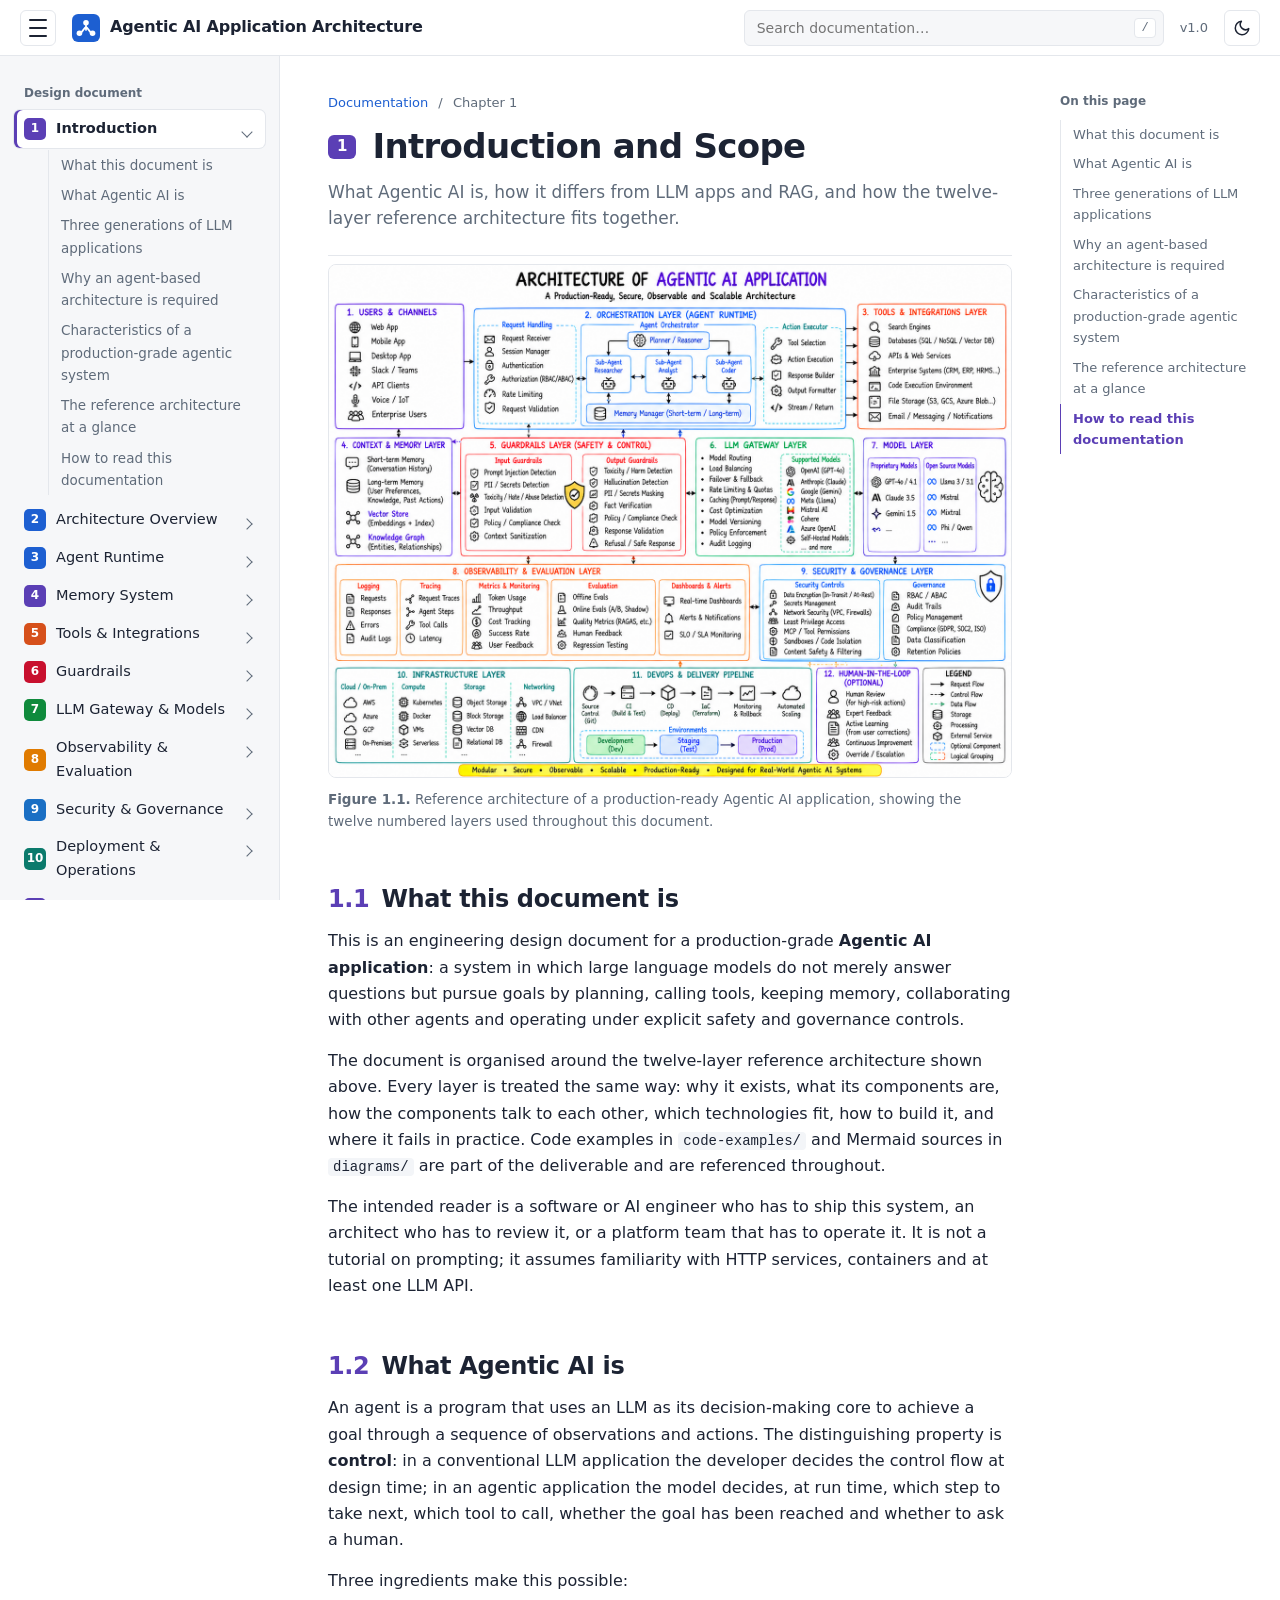
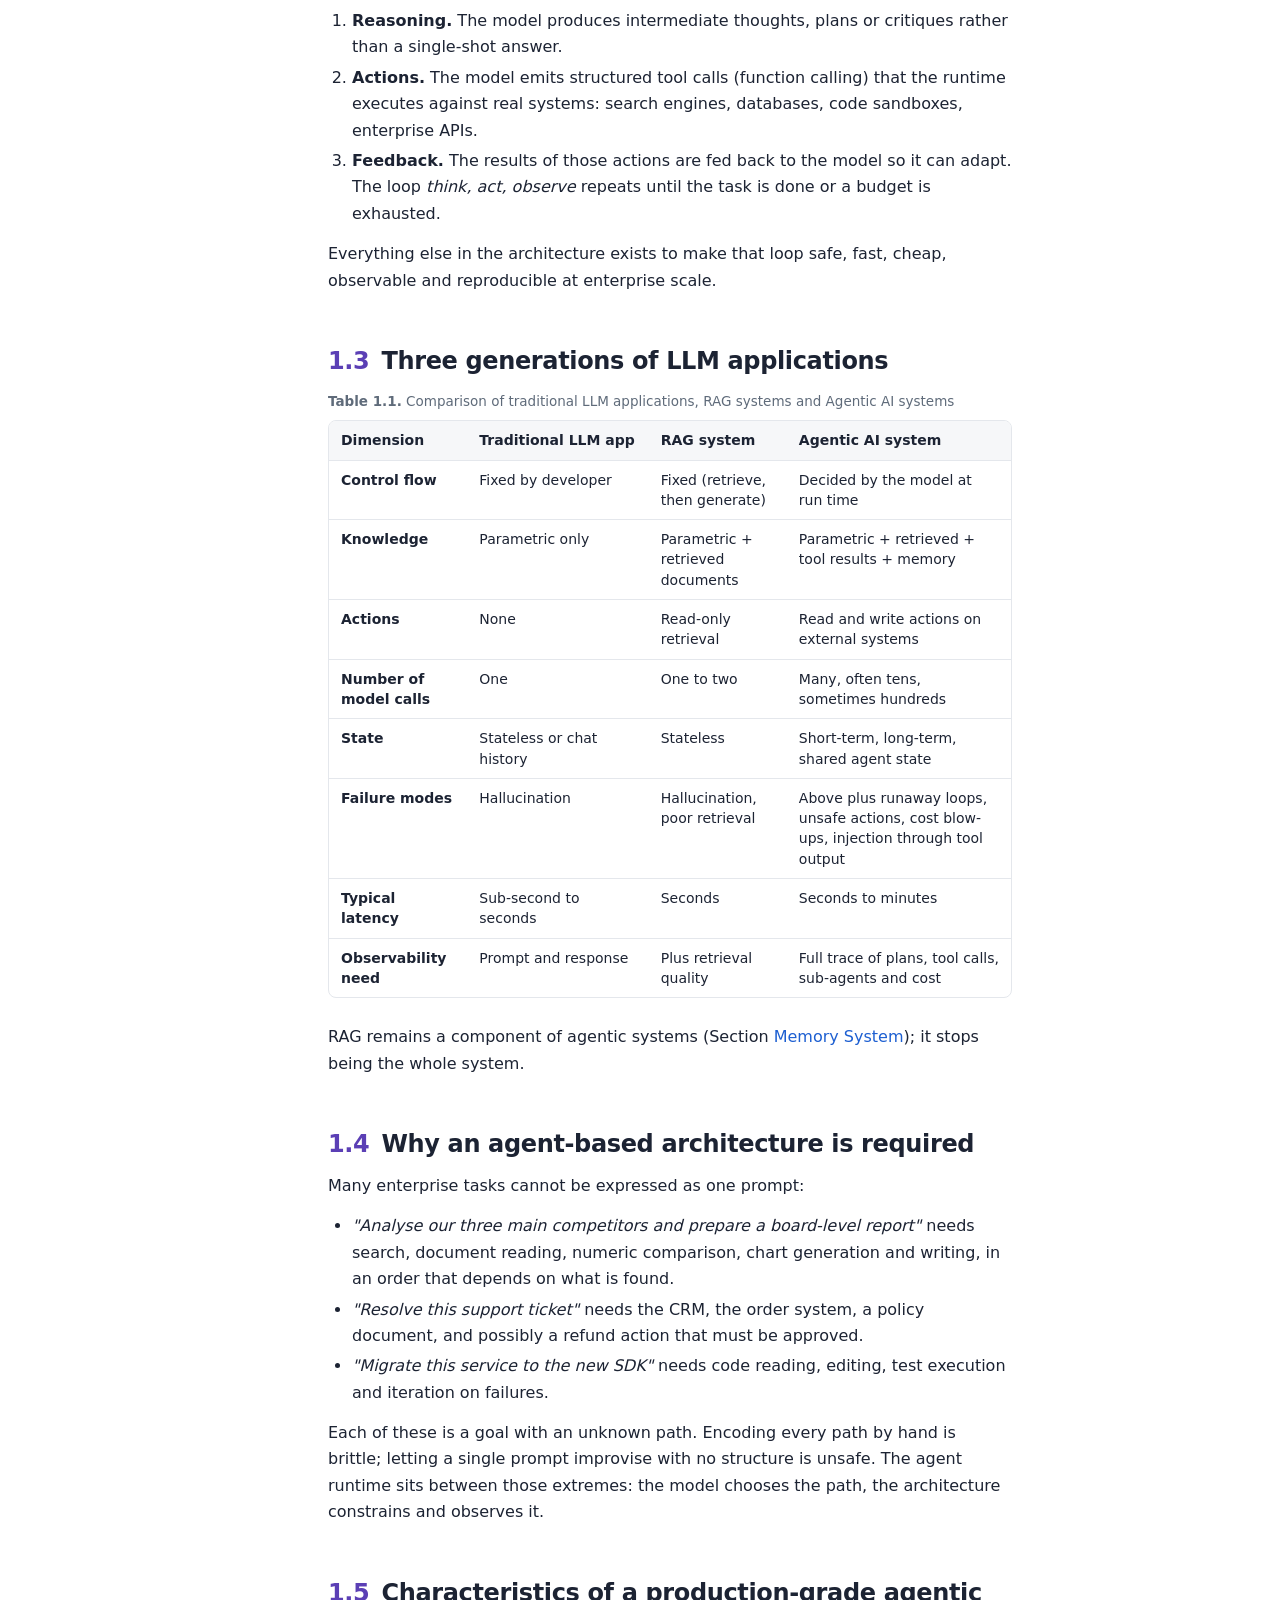
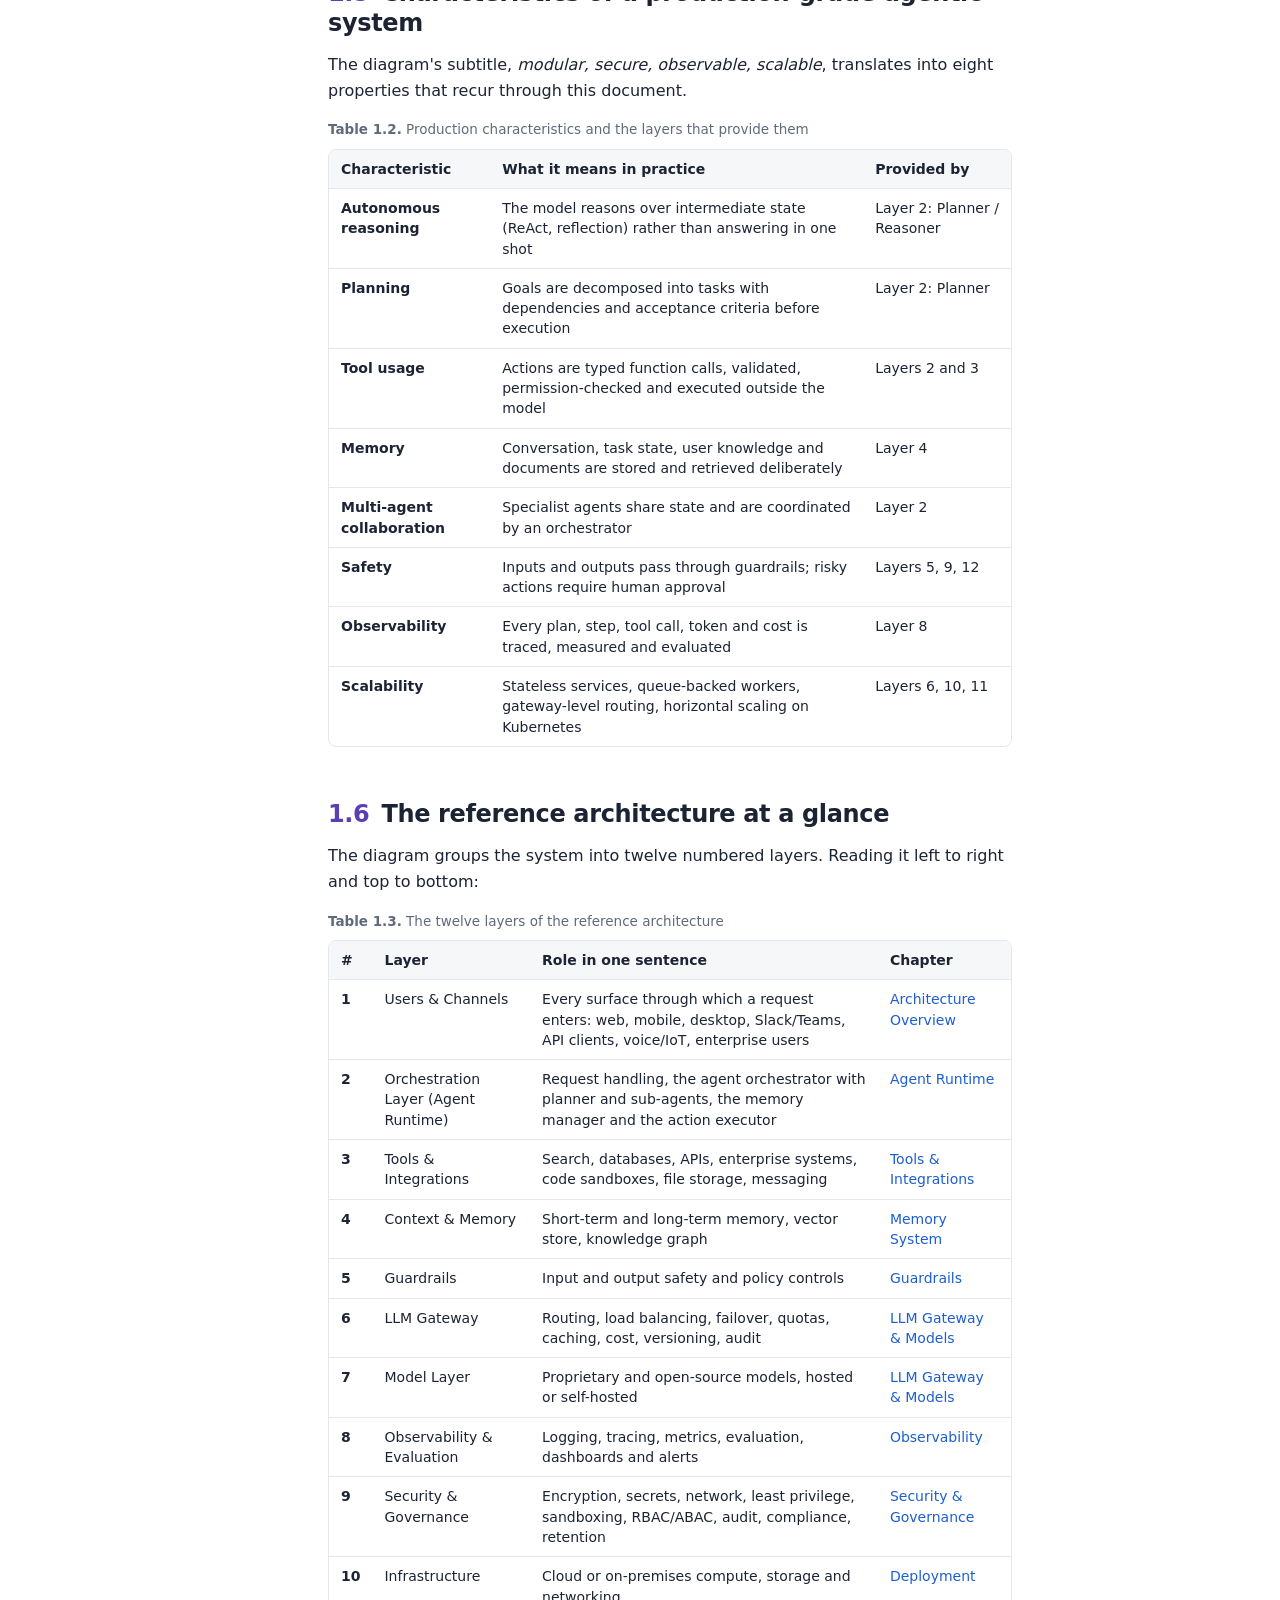
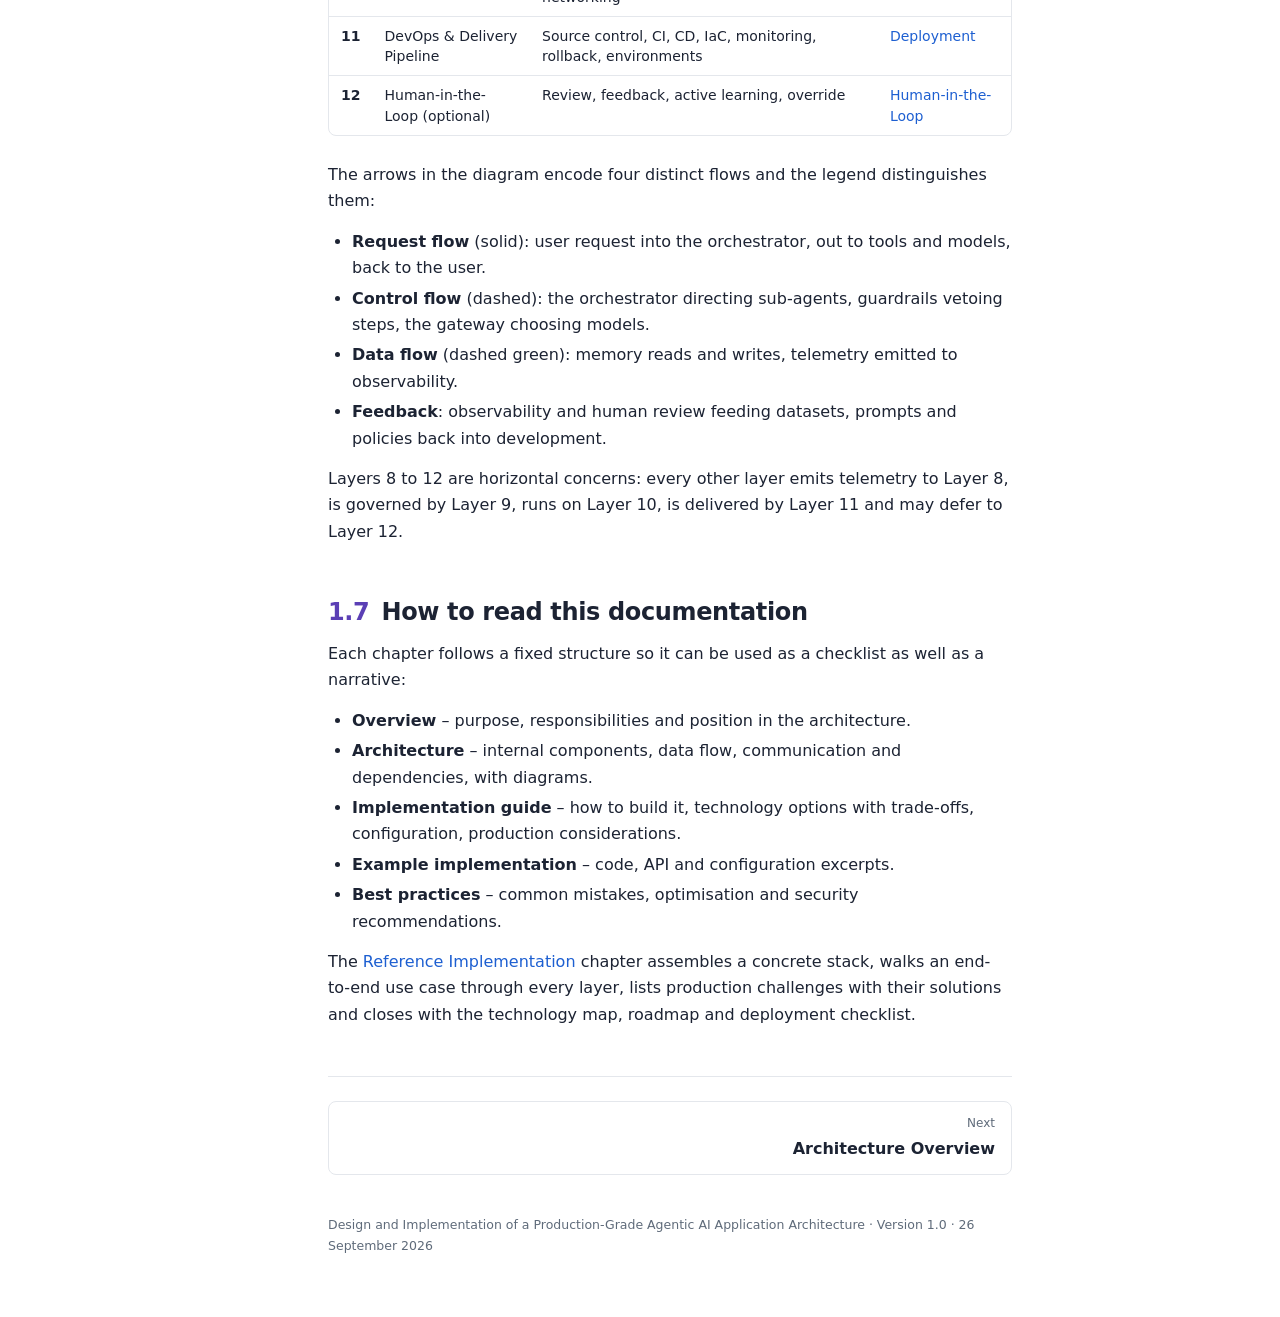
==== index.html @ 0d8835bd "Publish Agentic AI architecture documentation site Static documentation site with dark mode, collaps" ====
<!DOCTYPE html>
<html lang="en">
<head>
<meta charset="utf-8">
<meta name="viewport" content="width=device-width, initial-scale=1">
<title>Introduction · Agentic AI Application Architecture</title>
<meta name="description" content="What Agentic AI is, how it differs from LLM apps and RAG, and how the twelve-layer reference architecture fits together.">
<link rel="icon" href="assets/icons/favicon.svg" type="image/svg+xml">
<script>(function(){var t=null;try{t=localStorage.getItem('theme')}catch(e){}if(t!=='dark'&&t!=='light')t=window.matchMedia&&matchMedia('(prefers-color-scheme: dark)').matches?'dark':'light';document.documentElement.setAttribute('data-theme',t);try{if(localStorage.getItem('sidebar')==='collapsed')document.documentElement.setAttribute('data-sidebar','collapsed')}catch(e){}})();</script>
<link rel="stylesheet" href="assets/style.css">
</head>
<body style="--accent:#5b3fb5">
<a class="skip" href="#content">Skip to content</a>
<header class="topbar">
  <button class="menu-btn" id="menuBtn" aria-label="Toggle navigation" title="Toggle sidebar" aria-controls="sidebar" aria-expanded="false"><span></span><span></span><span></span></button>
  <a class="brand" href="index.html"><img src="assets/icons/logo.svg" alt="" width="28" height="28">Agentic AI Application Architecture</a>
  <div class="search" id="search">
    <input type="search" id="searchInput" placeholder="Search documentation…" autocomplete="off" aria-label="Search documentation">
    <kbd>/</kbd>
    <div class="search-results" id="searchResults" role="listbox" hidden></div>
  </div>
  <span class="version">v1.0</span>
<button class="theme-btn" id="themeBtn" type="button" aria-label="Switch to dark mode" title="Toggle dark mode"><svg class="icon-moon" viewBox="0 0 24 24" fill="none" stroke="currentColor" stroke-width="2" stroke-linecap="round" stroke-linejoin="round" aria-hidden="true"><path d="M21 12.8A9 9 0 1 1 11.2 3a7 7 0 0 0 9.8 9.8z"/></svg><svg class="icon-sun" viewBox="0 0 24 24" fill="none" stroke="currentColor" stroke-width="2" stroke-linecap="round" aria-hidden="true"><circle cx="12" cy="12" r="4"/><path d="M12 2v2M12 20v2M4.9 4.9l1.4 1.4M17.7 17.7l1.4 1.4M2 12h2M20 12h2M4.9 19.1l1.4-1.4M17.7 6.3l1.4-1.4"/></svg></button>
</header>
<div class="layout">
  <nav class="sidebar" id="sidebar" aria-label="Documentation">
    <div class="sidebar-title">Design document</div>
    <ul class="nav"><li class="nav-item active"><a class="nav-link" href="index.html" style="--accent:#5b3fb5"><span class="nav-num">1</span>Introduction</a><button class="nav-toggle" aria-label="Toggle sections"></button><ul class="nav-sub"><li><a href="index.html#what-this-document-is">What this document is</a></li><li><a href="index.html#what-agentic-ai-is">What Agentic AI is</a></li><li><a href="index.html#three-generations-of-llm-applications">Three generations of LLM applications</a></li><li><a href="index.html#why-an-agent-based-architecture-is-required">Why an agent-based architecture is required</a></li><li><a href="index.html#characteristics-of-a-production-grade-agentic-system">Characteristics of a production-grade agentic system</a></li><li><a href="index.html#the-reference-architecture-at-a-glance">The reference architecture at a glance</a></li><li><a href="index.html#how-to-read-this-documentation">How to read this documentation</a></li></ul></li><li class="nav-item"><a class="nav-link" href="architecture-overview.html" style="--accent:#1d5fd1"><span class="nav-num">2</span>Architecture Overview</a><button class="nav-toggle" aria-label="Toggle sections"></button><ul class="nav-sub"><li><a href="architecture-overview.html#overview">Overview</a></li><li><a href="architecture-overview.html#the-request-lifecycle">The request lifecycle</a></li><li><a href="architecture-overview.html#the-four-flows">The four flows</a></li><li><a href="architecture-overview.html#layer-1-users-channels">Layer 1: Users &amp;amp; Channels</a></li><li><a href="architecture-overview.html#request-handling-layer-2-ingress-block">Request Handling (Layer 2, ingress block)</a></li><li><a href="architecture-overview.html#agentic-design-patterns">Agentic design patterns</a></li><li><a href="architecture-overview.html#best-practices">Best practices</a></li></ul></li><li class="nav-item"><a class="nav-link" href="agent-runtime.html" style="--accent:#1d5fd1"><span class="nav-num">3</span>Agent Runtime</a><button class="nav-toggle" aria-label="Toggle sections"></button><ul class="nav-sub"><li><a href="agent-runtime.html#overview">Overview</a></li><li><a href="agent-runtime.html#architecture">Architecture</a></li><li><a href="agent-runtime.html#implementation-guide">Implementation guide</a></li><li><a href="agent-runtime.html#example-implementation">Example implementation</a></li><li><a href="agent-runtime.html#best-practices">Best practices</a></li></ul></li><li class="nav-item"><a class="nav-link" href="memory-system.html" style="--accent:#5b3fb5"><span class="nav-num">4</span>Memory System</a><button class="nav-toggle" aria-label="Toggle sections"></button><ul class="nav-sub"><li><a href="memory-system.html#overview">Overview</a></li><li><a href="memory-system.html#architecture">Architecture</a></li><li><a href="memory-system.html#rag-architecture-integration">RAG architecture integration</a></li><li><a href="memory-system.html#agent-memory-engineering">Agent memory engineering</a></li><li><a href="memory-system.html#implementation-guide">Implementation guide</a></li><li><a href="memory-system.html#example-implementation">Example implementation</a></li><li><a href="memory-system.html#best-practices">Best practices</a></li></ul></li><li class="nav-item"><a class="nav-link" href="tools-integrations.html" style="--accent:#d6501b"><span class="nav-num">5</span>Tools &amp; Integrations</a><button class="nav-toggle" aria-label="Toggle sections"></button><ul class="nav-sub"><li><a href="tools-integrations.html#overview">Overview</a></li><li><a href="tools-integrations.html#architecture">Architecture</a></li><li><a href="tools-integrations.html#model-context-protocol-mcp">Model Context Protocol (MCP)</a></li><li><a href="tools-integrations.html#implementation-guide">Implementation guide</a></li><li><a href="tools-integrations.html#example-implementation">Example implementation</a></li><li><a href="tools-integrations.html#best-practices">Best practices</a></li></ul></li><li class="nav-item"><a class="nav-link" href="guardrails.html" style="--accent:#c8102e"><span class="nav-num">6</span>Guardrails</a><button class="nav-toggle" aria-label="Toggle sections"></button><ul class="nav-sub"><li><a href="guardrails.html#overview">Overview</a></li><li><a href="guardrails.html#architecture">Architecture</a></li><li><a href="guardrails.html#implementation-guide">Implementation guide</a></li><li><a href="guardrails.html#example-implementation">Example implementation</a></li><li><a href="guardrails.html#best-practices">Best practices</a></li></ul></li><li class="nav-item"><a class="nav-link" href="llm-gateway.html" style="--accent:#0f8a3c"><span class="nav-num">7</span>LLM Gateway &amp; Models</a><button class="nav-toggle" aria-label="Toggle sections"></button><ul class="nav-sub"><li><a href="llm-gateway.html#overview">Overview</a></li><li><a href="llm-gateway.html#architecture">Architecture</a></li><li><a href="llm-gateway.html#layer-7-model-layer">Layer 7: Model Layer</a></li><li><a href="llm-gateway.html#llmops-architecture">LLMOps architecture</a></li><li><a href="llm-gateway.html#implementation-guide">Implementation guide</a></li><li><a href="llm-gateway.html#example-implementation">Example implementation</a></li><li><a href="llm-gateway.html#best-practices">Best practices</a></li></ul></li><li class="nav-item"><a class="nav-link" href="observability.html" style="--accent:#e07b00"><span class="nav-num">8</span>Observability &amp; Evaluation</a><button class="nav-toggle" aria-label="Toggle sections"></button><ul class="nav-sub"><li><a href="observability.html#overview">Overview</a></li><li><a href="observability.html#architecture">Architecture</a></li><li><a href="observability.html#implementation-guide">Implementation guide</a></li><li><a href="observability.html#example-implementation">Example implementation</a></li><li><a href="observability.html#best-practices">Best practices</a></li></ul></li><li class="nav-item"><a class="nav-link" href="security.html" style="--accent:#1a6fc4"><span class="nav-num">9</span>Security &amp; Governance</a><button class="nav-toggle" aria-label="Toggle sections"></button><ul class="nav-sub"><li><a href="security.html#overview">Overview</a></li><li><a href="security.html#architecture">Architecture</a></li><li><a href="security.html#security-threat-model">Security threat model</a></li><li><a href="security.html#implementation-guide">Implementation guide</a></li><li><a href="security.html#example-implementation">Example implementation</a></li><li><a href="security.html#best-practices">Best practices</a></li></ul></li><li class="nav-item"><a class="nav-link" href="deployment.html" style="--accent:#0b7a6c"><span class="nav-num">10</span>Deployment &amp; Operations</a><button class="nav-toggle" aria-label="Toggle sections"></button><ul class="nav-sub"><li><a href="deployment.html#overview">Overview</a></li><li><a href="deployment.html#layer-10-infrastructure">Layer 10: Infrastructure</a></li><li><a href="deployment.html#layer-11-devops-and-delivery-pipeline">Layer 11: DevOps and delivery pipeline</a></li><li><a href="deployment.html#performance-engineering">Performance engineering</a></li><li><a href="deployment.html#implementation-guide">Implementation guide</a></li><li><a href="deployment.html#example-implementation">Example implementation</a></li><li><a href="deployment.html#best-practices">Best practices</a></li></ul></li><li class="nav-item"><a class="nav-link" href="human-in-the-loop.html" style="--accent:#5b3fb5"><span class="nav-num">11</span>Human-in-the-Loop</a><button class="nav-toggle" aria-label="Toggle sections"></button><ul class="nav-sub"><li><a href="human-in-the-loop.html#overview">Overview</a></li><li><a href="human-in-the-loop.html#architecture">Architecture</a></li><li><a href="human-in-the-loop.html#domain-examples">Domain examples</a></li><li><a href="human-in-the-loop.html#implementation-guide">Implementation guide</a></li><li><a href="human-in-the-loop.html#example-implementation">Example implementation</a></li><li><a href="human-in-the-loop.html#best-practices">Best practices</a></li></ul></li><li class="nav-item"><a class="nav-link" href="reference-implementation.html" style="--accent:#0b7a6c"><span class="nav-num">12</span>Reference Implementation</a><button class="nav-toggle" aria-label="Toggle sections"></button><ul class="nav-sub"><li><a href="reference-implementation.html#reference-stack">Reference stack</a></li><li><a href="reference-implementation.html#end-to-end-use-case-enterprise-ai-research-assistant">End-to-end use case: Enterprise AI Research Assistant</a></li><li><a href="reference-implementation.html#production-challenges-and-solutions">Production challenges and solutions</a></li><li><a href="reference-implementation.html#technology-mapping">Technology mapping</a></li><li><a href="reference-implementation.html#implementation-roadmap">Implementation roadmap</a></li><li><a href="reference-implementation.html#production-deployment-checklist">Production deployment checklist</a></li><li><a href="reference-implementation.html#references">References</a></li></ul></li></ul>
    <div class="sidebar-title">Downloads</div>
    <ul class="nav nav-files">
      <li><a href="Agentic-AI-Architecture-Design-Document.pdf">PDF whitepaper</a></li>
      <li><a href="code-examples/agent_orchestrator.py">agent_orchestrator.py</a></li>
      <li><a href="code-examples/memory_manager.py">memory_manager.py</a></li>
      <li><a href="code-examples/tool_executor.py">tool_executor.py</a></li>
      <li><a href="code-examples/llm_gateway.py">llm_gateway.py</a></li>
      <li><a href="code-examples/guardrails.py">guardrails.py</a></li>
      <li><a href="README.md">README.md</a></li>
    </ul>
  </nav>
  <div class="scrim" id="scrim"></div>
  <main class="content" id="content">
    <div class="chapter-head">
      <div class="crumbs"><a href="index.html">Documentation</a> <span>/</span> Chapter 1</div>
      <h1><span class="ch-num">1</span>Introduction and Scope</h1>
      <p class="summary">What Agentic AI is, how it differs from LLM apps and RAG, and how the twelve-layer reference architecture fits together.</p>
    </div>
    <article class="prose">
<figure class="figure arch"><img src="assets/architecture-diagram.png" alt="Architecture of an Agentic AI Application"><figcaption><b>Figure 1.1.</b> Reference architecture of a production-ready Agentic AI application, showing the twelve numbered layers used throughout this document.</figcaption></figure>
<h2 id="what-this-document-is"><span class="num">1.1</span> What this document is</h2>
<p>This is an engineering design document for a production-grade <strong>Agentic AI application</strong>: a system in which large language models do not merely answer questions but pursue goals by planning, calling tools, keeping memory, collaborating with other agents and operating under explicit safety and governance controls.</p>
<p>The document is organised around the twelve-layer reference architecture shown above. Every layer is treated the same way: why it exists, what its components are, how the components talk to each other, which technologies fit, how to build it, and where it fails in practice. Code examples in <code>code-examples/</code> and Mermaid sources in <code>diagrams/</code> are part of the deliverable and are referenced throughout.</p>
<p>The intended reader is a software or AI engineer who has to ship this system, an architect who has to review it, or a platform team that has to operate it. It is not a tutorial on prompting; it assumes familiarity with HTTP services, containers and at least one LLM API.</p>
<h2 id="what-agentic-ai-is"><span class="num">1.2</span> What Agentic AI is</h2>
<p>An agent is a program that uses an LLM as its decision-making core to achieve a goal through a sequence of observations and actions. The distinguishing property is <strong>control</strong>: in a conventional LLM application the developer decides the control flow at design time; in an agentic application the model decides, at run time, which step to take next, which tool to call, whether the goal has been reached and whether to ask a human.</p>
<p>Three ingredients make this possible:</p>
<ol>
<li><strong>Reasoning.</strong> The model produces intermediate thoughts, plans or critiques rather than a single-shot answer.</li>
<li><strong>Actions.</strong> The model emits structured tool calls (function calling) that the runtime executes against real systems: search engines, databases, code sandboxes, enterprise APIs.</li>
<li><strong>Feedback.</strong> The results of those actions are fed back to the model so it can adapt. The loop <em>think, act, observe</em> repeats until the task is done or a budget is exhausted.</li>
</ol>
<p>Everything else in the architecture exists to make that loop safe, fast, cheap, observable and reproducible at enterprise scale.</p>
<h2 id="three-generations-of-llm-applications"><span class="num">1.3</span> Three generations of LLM applications</h2>
<figure class="table-figure"><figcaption><b>Table 1.1.</b> Comparison of traditional LLM applications, RAG systems and Agentic AI systems</figcaption><div class="table-scroll"><table>
<thead>
<tr>
<th>Dimension</th>
<th>Traditional LLM app</th>
<th>RAG system</th>
<th>Agentic AI system</th>
</tr>
</thead>
<tbody>
<tr>
<td>Control flow</td>
<td>Fixed by developer</td>
<td>Fixed (retrieve, then generate)</td>
<td>Decided by the model at run time</td>
</tr>
<tr>
<td>Knowledge</td>
<td>Parametric only</td>
<td>Parametric + retrieved documents</td>
<td>Parametric + retrieved + tool results + memory</td>
</tr>
<tr>
<td>Actions</td>
<td>None</td>
<td>Read-only retrieval</td>
<td>Read and write actions on external systems</td>
</tr>
<tr>
<td>Number of model calls</td>
<td>One</td>
<td>One to two</td>
<td>Many, often tens, sometimes hundreds</td>
</tr>
<tr>
<td>State</td>
<td>Stateless or chat history</td>
<td>Stateless</td>
<td>Short-term, long-term, shared agent state</td>
</tr>
<tr>
<td>Failure modes</td>
<td>Hallucination</td>
<td>Hallucination, poor retrieval</td>
<td>Above plus runaway loops, unsafe actions, cost blow-ups, injection through tool output</td>
</tr>
<tr>
<td>Typical latency</td>
<td>Sub-second to seconds</td>
<td>Seconds</td>
<td>Seconds to minutes</td>
</tr>
<tr>
<td>Observability need</td>
<td>Prompt and response</td>
<td>Plus retrieval quality</td>
<td>Full trace of plans, tool calls, sub-agents and cost</td>
</tr>
</tbody>
</table></div></figure>
<p>RAG remains a component of agentic systems (Section <a href="memory-system.html">Memory System</a>); it stops being the whole system.</p>
<h2 id="why-an-agent-based-architecture-is-required"><span class="num">1.4</span> Why an agent-based architecture is required</h2>
<p>Many enterprise tasks cannot be expressed as one prompt:</p>
<ul>
<li><em>"Analyse our three main competitors and prepare a board-level report"</em> needs search, document reading, numeric comparison, chart generation and writing, in an order that depends on what is found.</li>
<li><em>"Resolve this support ticket"</em> needs the CRM, the order system, a policy document, and possibly a refund action that must be approved.</li>
<li><em>"Migrate this service to the new SDK"</em> needs code reading, editing, test execution and iteration on failures.</li>
</ul>
<p>Each of these is a goal with an unknown path. Encoding every path by hand is brittle; letting a single prompt improvise with no structure is unsafe. The agent runtime sits between those extremes: the model chooses the path, the architecture constrains and observes it.</p>
<h2 id="characteristics-of-a-production-grade-agentic-system"><span class="num">1.5</span> Characteristics of a production-grade agentic system</h2>
<p>The diagram's subtitle, <em>modular, secure, observable, scalable</em>, translates into eight properties that recur through this document.</p>
<figure class="table-figure"><figcaption><b>Table 1.2.</b> Production characteristics and the layers that provide them</figcaption><div class="table-scroll"><table>
<thead>
<tr>
<th>Characteristic</th>
<th>What it means in practice</th>
<th>Provided by</th>
</tr>
</thead>
<tbody>
<tr>
<td>Autonomous reasoning</td>
<td>The model reasons over intermediate state (ReAct, reflection) rather than answering in one shot</td>
<td>Layer 2: Planner / Reasoner</td>
</tr>
<tr>
<td>Planning</td>
<td>Goals are decomposed into tasks with dependencies and acceptance criteria before execution</td>
<td>Layer 2: Planner</td>
</tr>
<tr>
<td>Tool usage</td>
<td>Actions are typed function calls, validated, permission-checked and executed outside the model</td>
<td>Layers 2 and 3</td>
</tr>
<tr>
<td>Memory</td>
<td>Conversation, task state, user knowledge and documents are stored and retrieved deliberately</td>
<td>Layer 4</td>
</tr>
<tr>
<td>Multi-agent collaboration</td>
<td>Specialist agents share state and are coordinated by an orchestrator</td>
<td>Layer 2</td>
</tr>
<tr>
<td>Safety</td>
<td>Inputs and outputs pass through guardrails; risky actions require human approval</td>
<td>Layers 5, 9, 12</td>
</tr>
<tr>
<td>Observability</td>
<td>Every plan, step, tool call, token and cost is traced, measured and evaluated</td>
<td>Layer 8</td>
</tr>
<tr>
<td>Scalability</td>
<td>Stateless services, queue-backed workers, gateway-level routing, horizontal scaling on Kubernetes</td>
<td>Layers 6, 10, 11</td>
</tr>
</tbody>
</table></div></figure>
<h2 id="the-reference-architecture-at-a-glance"><span class="num">1.6</span> The reference architecture at a glance</h2>
<p>The diagram groups the system into twelve numbered layers. Reading it left to right and top to bottom:</p>
<figure class="table-figure"><figcaption><b>Table 1.3.</b> The twelve layers of the reference architecture</figcaption><div class="table-scroll"><table>
<thead>
<tr>
<th>#</th>
<th>Layer</th>
<th>Role in one sentence</th>
<th>Chapter</th>
</tr>
</thead>
<tbody>
<tr>
<td>1</td>
<td>Users &amp; Channels</td>
<td>Every surface through which a request enters: web, mobile, desktop, Slack/Teams, API clients, voice/IoT, enterprise users</td>
<td><a href="architecture-overview.html">Architecture Overview</a></td>
</tr>
<tr>
<td>2</td>
<td>Orchestration Layer (Agent Runtime)</td>
<td>Request handling, the agent orchestrator with planner and sub-agents, the memory manager and the action executor</td>
<td><a href="agent-runtime.html">Agent Runtime</a></td>
</tr>
<tr>
<td>3</td>
<td>Tools &amp; Integrations</td>
<td>Search, databases, APIs, enterprise systems, code sandboxes, file storage, messaging</td>
<td><a href="tools-integrations.html">Tools &amp; Integrations</a></td>
</tr>
<tr>
<td>4</td>
<td>Context &amp; Memory</td>
<td>Short-term and long-term memory, vector store, knowledge graph</td>
<td><a href="memory-system.html">Memory System</a></td>
</tr>
<tr>
<td>5</td>
<td>Guardrails</td>
<td>Input and output safety and policy controls</td>
<td><a href="guardrails.html">Guardrails</a></td>
</tr>
<tr>
<td>6</td>
<td>LLM Gateway</td>
<td>Routing, load balancing, failover, quotas, caching, cost, versioning, audit</td>
<td><a href="llm-gateway.html">LLM Gateway &amp; Models</a></td>
</tr>
<tr>
<td>7</td>
<td>Model Layer</td>
<td>Proprietary and open-source models, hosted or self-hosted</td>
<td><a href="llm-gateway.html">LLM Gateway &amp; Models</a></td>
</tr>
<tr>
<td>8</td>
<td>Observability &amp; Evaluation</td>
<td>Logging, tracing, metrics, evaluation, dashboards and alerts</td>
<td><a href="observability.html">Observability</a></td>
</tr>
<tr>
<td>9</td>
<td>Security &amp; Governance</td>
<td>Encryption, secrets, network, least privilege, sandboxing, RBAC/ABAC, audit, compliance, retention</td>
<td><a href="security.html">Security &amp; Governance</a></td>
</tr>
<tr>
<td>10</td>
<td>Infrastructure</td>
<td>Cloud or on-premises compute, storage and networking</td>
<td><a href="deployment.html">Deployment</a></td>
</tr>
<tr>
<td>11</td>
<td>DevOps &amp; Delivery Pipeline</td>
<td>Source control, CI, CD, IaC, monitoring, rollback, environments</td>
<td><a href="deployment.html">Deployment</a></td>
</tr>
<tr>
<td>12</td>
<td>Human-in-the-Loop (optional)</td>
<td>Review, feedback, active learning, override</td>
<td><a href="human-in-the-loop.html">Human-in-the-Loop</a></td>
</tr>
</tbody>
</table></div></figure>
<p>The arrows in the diagram encode four distinct flows and the legend distinguishes them:</p>
<ul>
<li><strong>Request flow</strong> (solid): user request into the orchestrator, out to tools and models, back to the user.</li>
<li><strong>Control flow</strong> (dashed): the orchestrator directing sub-agents, guardrails vetoing steps, the gateway choosing models.</li>
<li><strong>Data flow</strong> (dashed green): memory reads and writes, telemetry emitted to observability.</li>
<li><strong>Feedback</strong>: observability and human review feeding datasets, prompts and policies back into development.</li>
</ul>
<p>Layers 8 to 12 are horizontal concerns: every other layer emits telemetry to Layer 8, is governed by Layer 9, runs on Layer 10, is delivered by Layer 11 and may defer to Layer 12.</p>
<h2 id="how-to-read-this-documentation"><span class="num">1.7</span> How to read this documentation</h2>
<p>Each chapter follows a fixed structure so it can be used as a checklist as well as a narrative:</p>
<ul>
<li><strong>Overview</strong> – purpose, responsibilities and position in the architecture.</li>
<li><strong>Architecture</strong> – internal components, data flow, communication and dependencies, with diagrams.</li>
<li><strong>Implementation guide</strong> – how to build it, technology options with trade-offs, configuration, production considerations.</li>
<li><strong>Example implementation</strong> – code, API and configuration excerpts.</li>
<li><strong>Best practices</strong> – common mistakes, optimisation and security recommendations.</li>
</ul>
<p>The <a href="reference-implementation.html">Reference Implementation</a> chapter assembles a concrete stack, walks an end-to-end use case through every layer, lists production challenges with their solutions and closes with the technology map, roadmap and deployment checklist.</p>
    </article>
    <nav class="pagernav"><a class="pager next" href="architecture-overview.html"><span>Next</span>Architecture Overview</a></nav>
    <footer class="foot">Design and Implementation of a Production-Grade Agentic AI Application Architecture · Version 1.0 · 26 September 2026</footer>
  </main>
  <aside class="rail" aria-label="On this page">
    <div class="rail-title">On this page</div>
    <ul class="toc"><li class="l2"><a href="#what-this-document-is">What this document is</a></li><li class="l2"><a href="#what-agentic-ai-is">What Agentic AI is</a></li><li class="l2"><a href="#three-generations-of-llm-applications">Three generations of LLM applications</a></li><li class="l2"><a href="#why-an-agent-based-architecture-is-required">Why an agent-based architecture is required</a></li><li class="l2"><a href="#characteristics-of-a-production-grade-agentic-system">Characteristics of a production-grade agentic system</a></li><li class="l2"><a href="#the-reference-architecture-at-a-glance">The reference architecture at a glance</a></li><li class="l2"><a href="#how-to-read-this-documentation">How to read this documentation</a></li></ul>
  </aside>
</div>
<script src="assets/search-index.js"></script>
<script src="assets/site.js"></script>
</body>
</html>
---- assets/style.css ----
:root {
  --bg: #ffffff;
  --bg-side: #f6f7f9;
  --bg-code: #f3f5f8;
  --text: #1c2333;
  --muted: #5f6b7a;
  --border: #e4e7ec;
  --accent: #1d5fd1;
  --link: #1d5fd1;
  --sidebar-w: clamp(280px, 15vw, 330px);
  --rail-w: clamp(220px, 13vw, 290px);
  --topbar-h: 56px;
  --content-w: clamp(820px, 50vw, 1040px);
  --main-w: calc(var(--content-w) + 96px);
  --font: system-ui, -apple-system, "Segoe UI", Roboto, "Helvetica Neue", Arial, sans-serif;
  --bg-elev: #ffffff;
  --hover: #eceef2;
  --hover-2: #e3e6eb;
  --mark: #fff2b3;
  --diagram-bg: #ffffff;
  --mono: ui-monospace, "SFMono-Regular", Menlo, Consolas, "Liberation Mono", monospace;
}
* { box-sizing: border-box; }
html { scroll-behavior: smooth; scroll-padding-top: calc(var(--topbar-h) + 16px); }
body { margin: 0; font-family: var(--font); font-size: 16px; line-height: 1.65; color: var(--text); background: var(--bg); }
a { color: var(--link); text-decoration: none; }
a:hover { text-decoration: underline; }
.skip { position: absolute; left: -999px; top: 0; background: var(--accent); color: #fff; padding: 8px 12px; z-index: 100; }
.skip:focus { left: 8px; top: 8px; }
:focus-visible { outline: 2px solid var(--accent); outline-offset: 2px; }

/* top bar */
.topbar { position: fixed; top: 0; left: 0; right: 0; height: var(--topbar-h); display: flex; align-items: center; gap: 16px;
  padding: 0 20px; background: var(--bg-elev); border-bottom: 1px solid var(--border); z-index: 50; }
.brand { display: flex; align-items: center; gap: 10px; font-weight: 650; color: var(--text); white-space: nowrap; letter-spacing: -0.01em; }
.brand:hover { text-decoration: none; }
.menu-btn { display: flex; flex: none; width: 36px; height: 36px; border: 1px solid var(--border); border-radius: 6px; background: var(--bg-elev); cursor: pointer; padding: 8px; flex-direction: column; justify-content: space-between; }
.menu-btn span { display: block; width: 100%; height: 2px; background: var(--text); border-radius: 1px; }
.search { position: relative; margin-left: auto; width: min(420px, 100%); }
.search input { width: 100%; height: 36px; padding: 0 40px 0 12px; border: 1px solid var(--border); border-radius: 6px; font: inherit; font-size: 14px; background: var(--bg-side); color: var(--text); }
.search input:focus { background: var(--bg-elev); border-color: var(--accent); outline: none; }
.search kbd { position: absolute; right: 8px; top: 8px; font: 12px var(--mono); color: var(--muted); border: 1px solid var(--border); border-radius: 4px; padding: 0 6px; line-height: 18px; background: var(--bg-elev); }
.search-results { position: absolute; top: 42px; left: 0; right: 0; background: var(--bg-elev); border: 1px solid var(--border); border-radius: 8px; box-shadow: 0 12px 32px rgba(28,35,51,0.12); max-height: 70vh; overflow: auto; padding: 6px; }
.search-results a { display: block; padding: 8px 10px; border-radius: 6px; color: var(--text); }
.search-results a:hover, .search-results a.sel { background: var(--bg-side); text-decoration: none; }
.search-results .rp { font-size: 12px; color: var(--muted); }
.search-results .rt { font-size: 14px; }
.search-results .rt mark, .search-results .rs mark { background: var(--mark); color: inherit; padding: 0 1px; }
.search-results .rs { font-size: 12.5px; color: var(--muted); line-height: 1.4; margin-top: 2px; }
.search-results .none { padding: 10px; color: var(--muted); font-size: 14px; }
.version { font-size: 13px; color: var(--muted); white-space: nowrap; }
.theme-btn { flex: none; width: 36px; height: 36px; display: inline-flex; align-items: center; justify-content: center; border: 1px solid var(--border); border-radius: 6px; background: var(--bg-elev); color: var(--text); cursor: pointer; padding: 0; }
.theme-btn:hover { background: var(--hover); }
.theme-btn svg { width: 18px; height: 18px; }
.theme-btn .icon-sun { display: none; }
:root[data-theme="dark"] .theme-btn .icon-sun { display: block; }
:root[data-theme="dark"] .theme-btn .icon-moon { display: none; }

/* layout */
/* Columns: sidebar | gutter | content | rail | gutter. The two flexible gutters keep content and rail centred on wide screens. */
.layout { display: grid; grid-template-columns: var(--sidebar-w) minmax(0, 1fr) minmax(0, var(--main-w)) var(--rail-w) minmax(0, 1fr); padding-top: var(--topbar-h); min-height: 100vh; }
.sidebar { position: sticky; top: var(--topbar-h); height: calc(100vh - var(--topbar-h)); overflow-y: auto; background: var(--bg-side); border-right: 1px solid var(--border); padding: 20px 14px 40px; }
.sidebar-title { font-size: 12px; font-weight: 600; color: var(--muted); padding: 8px 10px 6px; margin-top: 12px; }
.sidebar-title:first-child { margin-top: 0; }
.nav { list-style: none; margin: 0; padding: 0; }
.nav-item { position: relative; }
.nav-link { display: flex; align-items: center; gap: 10px; padding: 7px 34px 7px 10px; border-radius: 6px; color: var(--text); font-size: 14.5px; }
.nav-link:hover { background: var(--hover); text-decoration: none; }
.nav-item.active > .nav-link { background: var(--bg-elev); box-shadow: inset 3px 0 0 var(--accent), 0 0 0 1px var(--border); font-weight: 600; }
.nav-num { flex: none; width: 22px; height: 22px; border-radius: 5px; background: var(--accent); color: #fff; font-size: 12px; font-weight: 600; display: inline-flex; align-items: center; justify-content: center; }
.nav-toggle { position: absolute; right: 6px; top: 7px; width: 24px; height: 24px; border: 0; background: transparent; cursor: pointer; border-radius: 4px; }
.nav-toggle::before { content: ""; display: block; width: 7px; height: 7px; border-right: 1.5px solid var(--muted); border-bottom: 1.5px solid var(--muted); transform: rotate(-45deg); margin: 8px auto 0; transition: transform .15s; }
.nav-item.open > .nav-toggle::before { transform: rotate(45deg); margin-top: 6px; }
.nav-toggle:hover { background: var(--hover-2); }
.nav-sub { list-style: none; margin: 0; padding: 2px 0 6px 42px; display: none; }
.nav-item.open > .nav-sub { display: block; }
.nav-sub a { display: block; font-size: 13.5px; color: var(--muted); padding: 4px 8px; border-left: 1px solid var(--border); margin-left: -8px; padding-left: 12px; }
.nav-sub a:hover { color: var(--text); text-decoration: none; border-left-color: var(--text); }
.nav-files a { display: block; padding: 5px 10px; font-size: 13.5px; font-family: var(--mono); color: var(--text); border-radius: 6px; }
.nav-files a:hover { background: var(--hover); text-decoration: none; }
.scrim { display: none; }

.sidebar { grid-column: 1; grid-row: 1; }
.content { grid-column: 3; grid-row: 1; padding: 36px 48px 60px; max-width: var(--main-w); width: 100%; }
.rail { grid-column: 4; grid-row: 1; }
.rail { position: sticky; top: var(--topbar-h); height: calc(100vh - var(--topbar-h)); overflow-y: auto; padding: 36px 20px 40px 0; font-size: 13px; }
.rail-title { font-weight: 600; color: var(--muted); font-size: 12px; margin-bottom: 8px; }
.toc { list-style: none; margin: 0; padding: 0; border-left: 1px solid var(--border); }
.toc li a { display: block; padding: 4px 12px; color: var(--muted); margin-left: -1px; border-left: 1px solid transparent; }
.toc li.l3 a { padding-left: 24px; }
.toc li a:hover { color: var(--text); text-decoration: none; }
.toc li a.active { color: var(--accent); border-left-color: var(--accent); font-weight: 600; }

/* chapter head */
.chapter-head { padding-bottom: 24px; margin-bottom: 8px; border-bottom: 1px solid var(--border); }
.crumbs { font-size: 13px; color: var(--muted); margin-bottom: 14px; }
.crumbs span { margin: 0 6px; }
.chapter-head h1 { font-size: 34px; line-height: 1.15; letter-spacing: -0.02em; margin: 0 0 12px; display: flex; align-items: baseline; gap: 16px; font-weight: 700; }
.ch-num { flex: none; font-size: 15px; font-weight: 600; color: #fff; background: var(--accent); border-radius: 6px; padding: 3px 9px; letter-spacing: 0; align-self: center; }
.summary { margin: 0; color: var(--muted); font-size: 17px; line-height: 1.55; max-width: 62ch; }

/* prose */
.prose { font-size: clamp(16px, 0.3vw + 11.5px, 18px); }
.prose > :first-child { margin-top: 0; }
.prose h2 { font-size: 24px; margin: 44px 0 14px; letter-spacing: -0.015em; line-height: 1.25; padding-top: 8px; }
.prose h3 { font-size: 18.5px; margin: 30px 0 10px; }
.prose h4 { font-size: 16px; margin: 22px 0 8px; }
.prose h2 .num, .prose h3 .num { color: var(--accent); font-variant-numeric: tabular-nums; margin-right: 4px; }
.prose p { margin: 0 0 14px; max-width: 74ch; }
.prose ul, .prose ol { padding-left: 24px; margin: 0 0 14px; max-width: 74ch; }
.prose li { margin: 4px 0; }
.prose li p { margin: 0; }
.prose strong { font-weight: 650; }
.prose code { font-family: var(--mono); font-size: 0.875em; background: var(--bg-code); padding: 1px 5px; border-radius: 4px; }
.prose pre { background: var(--bg-code); border: 1px solid var(--border); border-radius: 8px; padding: 14px 16px; overflow-x: auto; font-size: 13.5px; line-height: 1.55; margin: 0 0 18px; }
.prose pre code { background: none; padding: 0; font-size: inherit; }
.codehilite { background: var(--bg-code); border-radius: 8px; margin: 0 0 18px; }
.codehilite pre { margin: 0; border: 1px solid var(--border); }
.prose blockquote { margin: 0 0 14px; padding: 8px 16px; border-left: 3px solid var(--accent); background: var(--bg-side); color: var(--text); }
.prose hr { border: 0; border-top: 1px solid var(--border); margin: 32px 0; }
.prose li.task { list-style: none; margin-left: -22px; display: flex; gap: 10px; align-items: flex-start; }
.checkbox { flex: none; width: 15px; height: 15px; border: 1.5px solid var(--muted); border-radius: 3px; margin-top: 6px; }

/* tables */
.table-figure { margin: 6px 0 26px; }
.table-figure figcaption { font-size: 13.5px; color: var(--muted); margin: 0 0 8px; }
.table-scroll { overflow-x: auto; border: 1px solid var(--border); border-radius: 8px; }
.prose table { border-collapse: collapse; width: 100%; font-size: 14px; line-height: 1.45; }
.prose th, .prose td { padding: 9px 12px; border-bottom: 1px solid var(--border); vertical-align: top; text-align: left; }
.prose th { background: var(--bg-side); font-weight: 600; color: var(--text); white-space: nowrap; }
.prose tr:last-child td { border-bottom: 0; }
.prose td:first-child { font-weight: 550; }
.prose table code { white-space: nowrap; }

/* figures */
.figure { margin: 8px 0 28px; }
.figure img { max-width: 100%; height: auto; display: block; }
.figure.arch img { border: 1px solid var(--border); border-radius: 8px; }
.figure.diagram .diagram-scroll { overflow-x: auto; border: 1px solid var(--border); border-radius: 8px; padding: 16px; background: var(--diagram-bg); }
.figure.diagram img { min-width: 520px; margin: 0 auto; }
.figure figcaption { font-size: 13.5px; color: var(--muted); margin-top: 10px; max-width: 74ch; }
.mmd { margin-top: 8px; font-size: 13px; }
.mmd summary { cursor: pointer; color: var(--muted); }
.mmd summary:hover { color: var(--text); }
.mmd pre { margin-top: 8px; font-size: 12.5px; }

/* admonitions */
.admonition { border: 1px solid var(--border); border-left: 3px solid var(--accent); border-radius: 6px; padding: 12px 16px; margin: 0 0 18px; background: var(--bg-side); }
.admonition-title { font-weight: 600; margin: 0 0 6px; }

/* pager */
.pagernav { display: flex; justify-content: space-between; gap: 16px; margin-top: 48px; padding-top: 24px; border-top: 1px solid var(--border); }
.pager { flex: 1; border: 1px solid var(--border); border-radius: 8px; padding: 12px 16px; color: var(--text); font-weight: 600; }
.pager span { display: block; font-size: 12px; color: var(--muted); font-weight: 400; margin-bottom: 2px; }
.pager.next { text-align: right; margin-left: auto; }
.pager:hover { border-color: var(--accent); text-decoration: none; }
.foot { margin-top: 40px; font-size: 12.5px; color: var(--muted); }

pre { line-height: 125%; }
td.linenos .normal { color: #666666; background-color: transparent; padding-left: 5px; padding-right: 5px; }
span.linenos { color: #666666; background-color: transparent; padding-left: 5px; padding-right: 5px; }
td.linenos .special { color: #000000; background-color: #ffffc0; padding-left: 5px; padding-right: 5px; }
span.linenos.special { color: #000000; background-color: #ffffc0; padding-left: 5px; padding-right: 5px; }
.codehilite .hll { background-color: #ffffcc }
.codehilite { background: #f0f0f0; }
.codehilite .c { color: #60A0B0; font-style: italic } /* Comment */
.codehilite .err { border: 1px solid #F00 } /* Error */
.codehilite .k { color: #007020; font-weight: bold } /* Keyword */
.codehilite .o { color: #666 } /* Operator */
.codehilite .ch { color: #60A0B0; font-style: italic } /* Comment.Hashbang */
.codehilite .cm { color: #60A0B0; font-style: italic } /* Comment.Multiline */
.codehilite .cp { color: #007020 } /* Comment.Preproc */
.codehilite .cpf { color: #60A0B0; font-style: italic } /* Comment.PreprocFile */
.codehilite .c1 { color: #60A0B0; font-style: italic } /* Comment.Single */
.codehilite .cs { color: #60A0B0; background-color: #FFF0F0 } /* Comment.Special */
.codehilite .gd { color: #A00000 } /* Generic.Deleted */
.codehilite .ge { font-style: italic } /* Generic.Emph */
.codehilite .ges { font-weight: bold; font-style: italic } /* Generic.EmphStrong */
.codehilite .gr { color: #F00 } /* Generic.Error */
.codehilite .gh { color: #000080; font-weight: bold } /* Generic.Heading */
.codehilite .gi { color: #00A000 } /* Generic.Inserted */
.codehilite .go { color: #888 } /* Generic.Output */
.codehilite .gp { color: #C65D09; font-weight: bold } /* Generic.Prompt */
.codehilite .gs { font-weight: bold } /* Generic.Strong */
.codehilite .gu { color: #800080; font-weight: bold } /* Generic.Subheading */
.codehilite .gt { color: #04D } /* Generic.Traceback */
.codehilite .kc { color: #007020; font-weight: bold } /* Keyword.Constant */
.codehilite .kd { color: #007020; font-weight: bold } /* Keyword.Declaration */
.codehilite .kn { color: #007020; font-weight: bold } /* Keyword.Namespace */
.codehilite .kp { color: #007020 } /* Keyword.Pseudo */
.codehilite .kr { color: #007020; font-weight: bold } /* Keyword.Reserved */
.codehilite .kt { color: #902000 } /* Keyword.Type */
.codehilite .m { color: #40A070 } /* Literal.Number */
.codehilite .s { color: #4070A0 } /* Literal.String */
.codehilite .na { color: #4070A0 } /* Name.Attribute */
.codehilite .nb { color: #007020 } /* Name.Builtin */
.codehilite .nc { color: #0E84B5; font-weight: bold } /* Name.Class */
.codehilite .no { color: #60ADD5 } /* Name.Constant */
.codehilite .nd { color: #555; font-weight: bold } /* Name.Decorator */
.codehilite .ni { color: #D55537; font-weight: bold } /* Name.Entity */
.codehilite .ne { color: #007020 } /* Name.Exception */
.codehilite .nf { color: #06287E } /* Name.Function */
.codehilite .nl { color: #002070; font-weight: bold } /* Name.Label */
.codehilite .nn { color: #0E84B5; font-weight: bold } /* Name.Namespace */
.codehilite .nt { color: #062873; font-weight: bold } /* Name.Tag */
.codehilite .nv { color: #BB60D5 } /* Name.Variable */
.codehilite .ow { color: #007020; font-weight: bold } /* Operator.Word */
.codehilite .w { color: #BBB } /* Text.Whitespace */
.codehilite .mb { color: #40A070 } /* Literal.Number.Bin */
.codehilite .mf { color: #40A070 } /* Literal.Number.Float */
.codehilite .mh { color: #40A070 } /* Literal.Number.Hex */
.codehilite .mi { color: #40A070 } /* Literal.Number.Integer */
.codehilite .mo { color: #40A070 } /* Literal.Number.Oct */
.codehilite .sa { color: #4070A0 } /* Literal.String.Affix */
.codehilite .sb { color: #4070A0 } /* Literal.String.Backtick */
.codehilite .sc { color: #4070A0 } /* Literal.String.Char */
.codehilite .dl { color: #4070A0 } /* Literal.String.Delimiter */
.codehilite .sd { color: #4070A0; font-style: italic } /* Literal.String.Doc */
.codehilite .s2 { color: #4070A0 } /* Literal.String.Double */
.codehilite .se { color: #4070A0; font-weight: bold } /* Literal.String.Escape */
.codehilite .sh { color: #4070A0 } /* Literal.String.Heredoc */
.codehilite .si { color: #70A0D0; font-style: italic } /* Literal.String.Interpol */
.codehilite .sx { color: #C65D09 } /* Literal.String.Other */
.codehilite .sr { color: #235388 } /* Literal.String.Regex */
.codehilite .s1 { color: #4070A0 } /* Literal.String.Single */
.codehilite .ss { color: #517918 } /* Literal.String.Symbol */
.codehilite .bp { color: #007020 } /* Name.Builtin.Pseudo */
.codehilite .fm { color: #06287E } /* Name.Function.Magic */
.codehilite .vc { color: #BB60D5 } /* Name.Variable.Class */
.codehilite .vg { color: #BB60D5 } /* Name.Variable.Global */
.codehilite .vi { color: #BB60D5 } /* Name.Variable.Instance */
.codehilite .vm { color: #BB60D5 } /* Name.Variable.Magic */
.codehilite .il { color: #40A070 } /* Literal.Number.Integer.Long */
.codehilite .err { border: 0 !important; color: inherit !important; background: none !important; }
.codehilite .hll { background: #fff2b3; }

/* dark theme */
:root[data-theme="dark"] {
  color-scheme: dark;
  --bg: #0f141b;
  --bg-side: #151b24;
  --bg-code: #1a212c;
  --bg-elev: #1a212c;
  --text: #e3e8ef;
  --muted: #9aa5b4;
  --border: #2a323e;
  --link: #7fb0ff;
  --hover: #212935;
  --hover-2: #2a3340;
  --mark: #6b5a12;
  --diagram-bg: #ffffff;
}
:root[data-theme="dark"] .toc li a.active,
:root[data-theme="dark"] .prose h2 .num,
:root[data-theme="dark"] .prose h3 .num { color: color-mix(in srgb, var(--accent) 50%, #fff); }
:root[data-theme="dark"] .search-results { box-shadow: 0 12px 32px rgba(0,0,0,0.5); }
:root[data-theme="dark"] .codehilite { background: var(--bg-code); }
:root[data-theme="dark"] .codehilite .c, :root[data-theme="dark"] .codehilite .ch, :root[data-theme="dark"] .codehilite .cm,
:root[data-theme="dark"] .codehilite .cpf, :root[data-theme="dark"] .codehilite .c1, :root[data-theme="dark"] .codehilite .cs { color: #7f93a8; background: none; }
:root[data-theme="dark"] .codehilite .k, :root[data-theme="dark"] .codehilite .kc, :root[data-theme="dark"] .codehilite .kd,
:root[data-theme="dark"] .codehilite .kn, :root[data-theme="dark"] .codehilite .kp, :root[data-theme="dark"] .codehilite .kr,
:root[data-theme="dark"] .codehilite .ow, :root[data-theme="dark"] .codehilite .cp, :root[data-theme="dark"] .codehilite .nb,
:root[data-theme="dark"] .codehilite .bp, :root[data-theme="dark"] .codehilite .ne { color: #c792ea; }
:root[data-theme="dark"] .codehilite .kt { color: #ffcb6b; }
:root[data-theme="dark"] .codehilite .s, :root[data-theme="dark"] .codehilite .s1, :root[data-theme="dark"] .codehilite .s2,
:root[data-theme="dark"] .codehilite .sa, :root[data-theme="dark"] .codehilite .sb, :root[data-theme="dark"] .codehilite .sc,
:root[data-theme="dark"] .codehilite .dl, :root[data-theme="dark"] .codehilite .sd, :root[data-theme="dark"] .codehilite .se,
:root[data-theme="dark"] .codehilite .sh, :root[data-theme="dark"] .codehilite .sx, :root[data-theme="dark"] .codehilite .sr,
:root[data-theme="dark"] .codehilite .ss, :root[data-theme="dark"] .codehilite .na { color: #a5d6a7; }
:root[data-theme="dark"] .codehilite .si { color: #89ddff; }
:root[data-theme="dark"] .codehilite .m, :root[data-theme="dark"] .codehilite .mb, :root[data-theme="dark"] .codehilite .mf,
:root[data-theme="dark"] .codehilite .mh, :root[data-theme="dark"] .codehilite .mi, :root[data-theme="dark"] .codehilite .mo,
:root[data-theme="dark"] .codehilite .il { color: #f5a97f; }
:root[data-theme="dark"] .codehilite .nf, :root[data-theme="dark"] .codehilite .fm { color: #82aaff; }
:root[data-theme="dark"] .codehilite .nc, :root[data-theme="dark"] .codehilite .nn, :root[data-theme="dark"] .codehilite .no { color: #7fd1e8; }
:root[data-theme="dark"] .codehilite .nd { color: #ffcb6b; }
:root[data-theme="dark"] .codehilite .nt, :root[data-theme="dark"] .codehilite .nl { color: #f07178; }
:root[data-theme="dark"] .codehilite .nv, :root[data-theme="dark"] .codehilite .vc, :root[data-theme="dark"] .codehilite .vg,
:root[data-theme="dark"] .codehilite .vi, :root[data-theme="dark"] .codehilite .vm { color: #f07178; }
:root[data-theme="dark"] .codehilite .o { color: #b0b8c4; }
:root[data-theme="dark"] .codehilite .gp, :root[data-theme="dark"] .codehilite .gh, :root[data-theme="dark"] .codehilite .gu { color: #82aaff; }
:root[data-theme="dark"] .codehilite .hll { background: #3a3413; }
:root[data-theme="dark"] .checkbox { border-color: var(--muted); }

@media (max-width: 1199px) {
  .layout { grid-template-columns: var(--sidebar-w) minmax(0, 1fr) minmax(0, var(--main-w)) minmax(0, 1fr); }
  .rail { display: none; }
}
@media (max-width: 860px) {
  .layout { grid-template-columns: minmax(0, 1fr); }
  .content { grid-column: 1; }
  .menu-btn { display: flex; }
  .topbar { gap: 10px; padding: 0 12px; }
  .brand { font-size: 0; gap: 0; }
  .brand img { width: 28px; height: 28px; }
  .search { flex: 1; min-width: 0; }
  .version { display: none; }
  .sidebar { position: fixed; left: 0; top: var(--topbar-h); width: min(320px, 88vw); transform: translateX(-100%); transition: transform .2s ease; z-index: 40; box-shadow: 0 0 0 transparent; }
  body.nav-open .sidebar { transform: none; box-shadow: 8px 0 24px rgba(0,0,0,0.12); }
  body.nav-open .scrim { display: block; position: fixed; inset: var(--topbar-h) 0 0 0; background: rgba(28,35,51,0.35); z-index: 30; }
  .content { padding: 24px 20px 48px; }
  .chapter-head h1 { font-size: 26px; }
  .search { width: 100%; }
}
/* collapsible sidebar (desktop) */
@media (min-width: 861px) {
  :root[data-sidebar="collapsed"] .sidebar { display: none; }
  :root[data-sidebar="collapsed"] .layout { grid-template-columns: 0 minmax(0, 1fr) minmax(0, var(--main-w)) var(--rail-w) minmax(0, 1fr); }
}
@media (min-width: 861px) and (max-width: 1199px) {
  :root[data-sidebar="collapsed"] .layout { grid-template-columns: 0 minmax(0, 1fr) minmax(0, var(--main-w)) minmax(0, 1fr); }
}

/* image viewer */
.figure img { cursor: zoom-in; }
.lb { position: fixed; inset: 0; z-index: 200; background: rgba(10,13,18,0.97); display: flex; flex-direction: column; color: #e3e8ef; }
.lb[hidden] { display: none; }
.lb-bar { flex: none; display: flex; align-items: center; gap: 6px; padding: 10px 12px; }
.lb-title { flex: 1; min-width: 0; font-size: 14px; color: #c3cad4; white-space: nowrap; overflow: hidden; text-overflow: ellipsis; padding-right: 8px; }
.lb-btn { flex: none; min-width: 36px; height: 36px; padding: 0 8px; display: inline-flex; align-items: center; justify-content: center; border: 1px solid rgba(255,255,255,0.18); border-radius: 6px; background: rgba(255,255,255,0.06); color: inherit; font: 600 14px var(--font); cursor: pointer; }
.lb-btn:hover { background: rgba(255,255,255,0.14); }
.lb-btn svg { width: 18px; height: 18px; }
.lb-zoom { min-width: 56px; font-variant-numeric: tabular-nums; }
.lb-stage { position: relative; flex: 1; overflow: hidden; touch-action: none; cursor: grab; user-select: none; }
.lb-stage.dragging { cursor: grabbing; }
.lb-stage img { position: absolute; left: 0; top: 0; max-width: none; background: #fff; border-radius: 6px; box-shadow: 0 10px 40px rgba(0,0,0,0.5); transform-origin: 0 0; -webkit-user-drag: none; }
.lb-hint { flex: none; text-align: center; font-size: 12.5px; color: #8e98a6; padding: 8px 12px 12px; }
@media (max-width: 860px) { .lb-title { display: none; } .lb-bar { justify-content: flex-end; } }

@media (prefers-reduced-motion: reduce) {
  html { scroll-behavior: auto; }
  .sidebar { transition: none; }
}
@media print {
  .topbar, .sidebar, .rail, .pagernav, .menu-btn, .mmd { display: none !important; }
  .layout { display: block; padding: 0; }
  .content { max-width: none; padding: 0; }
}
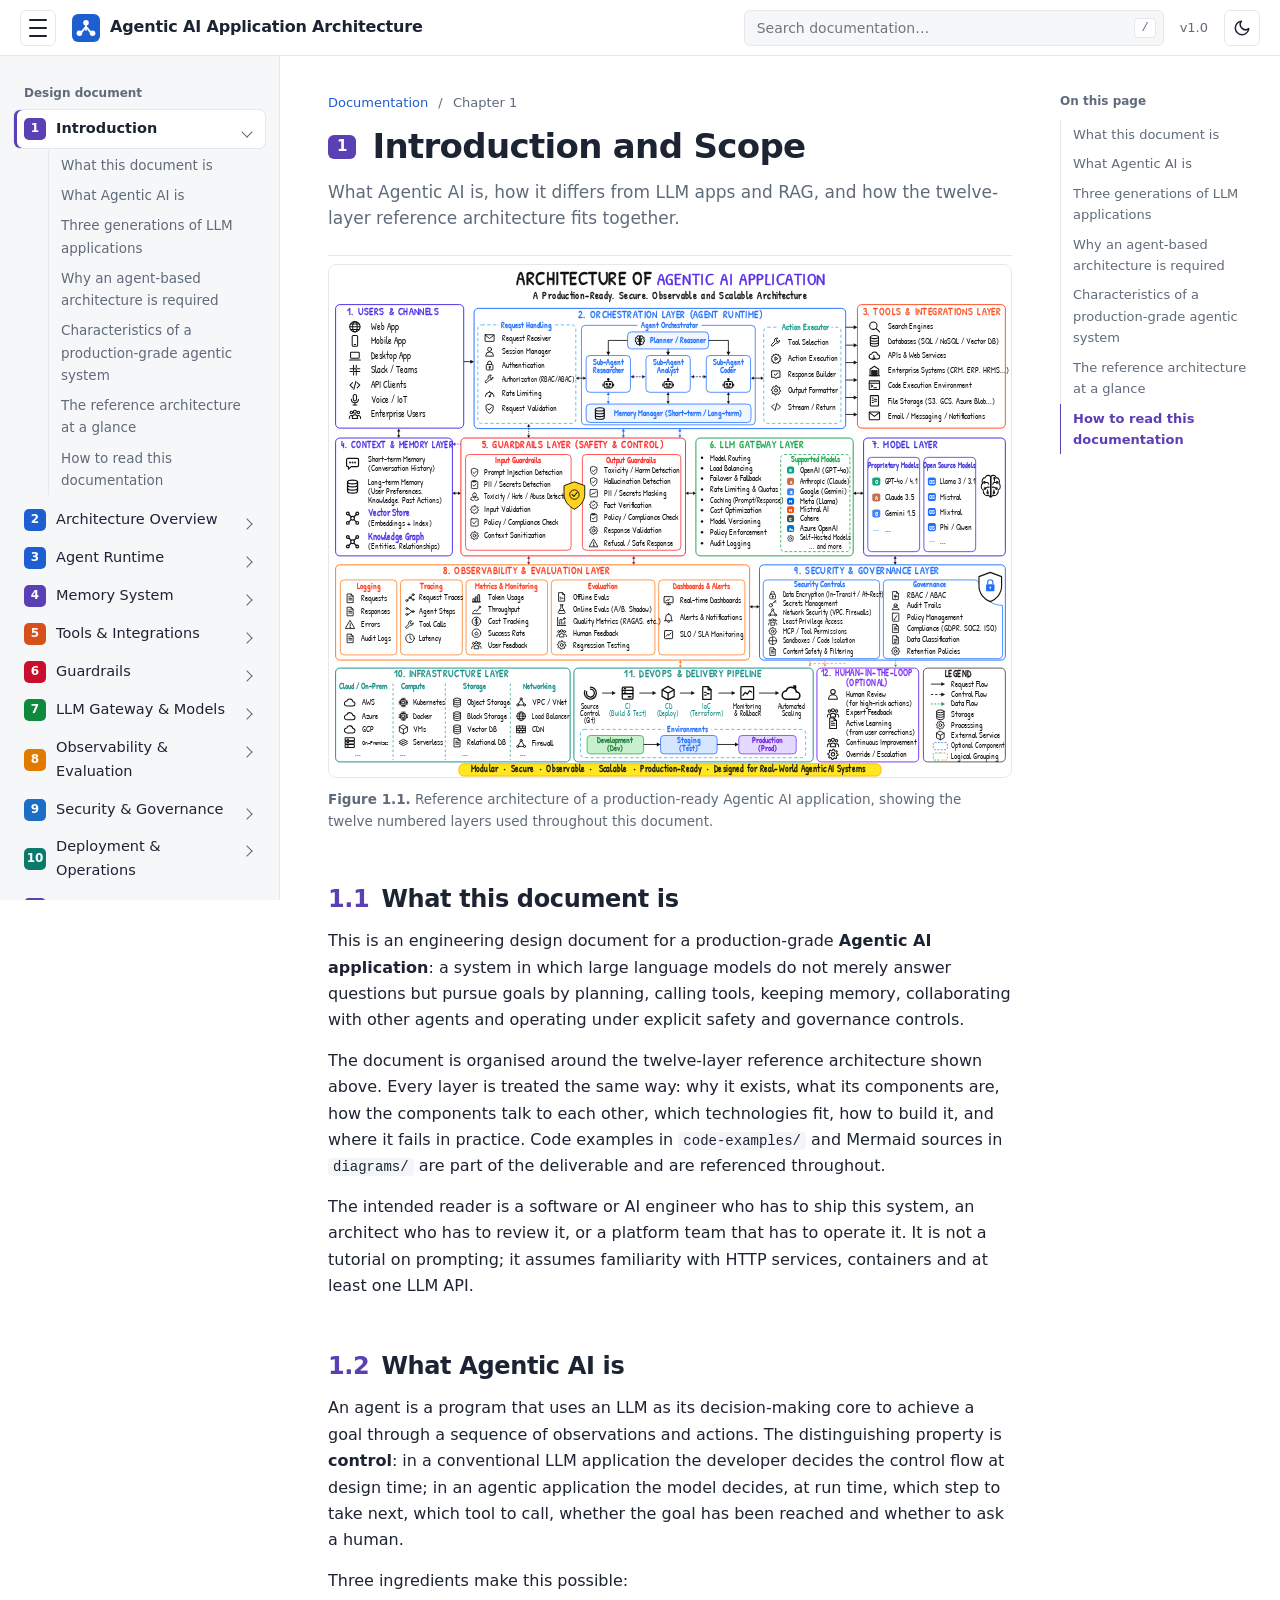
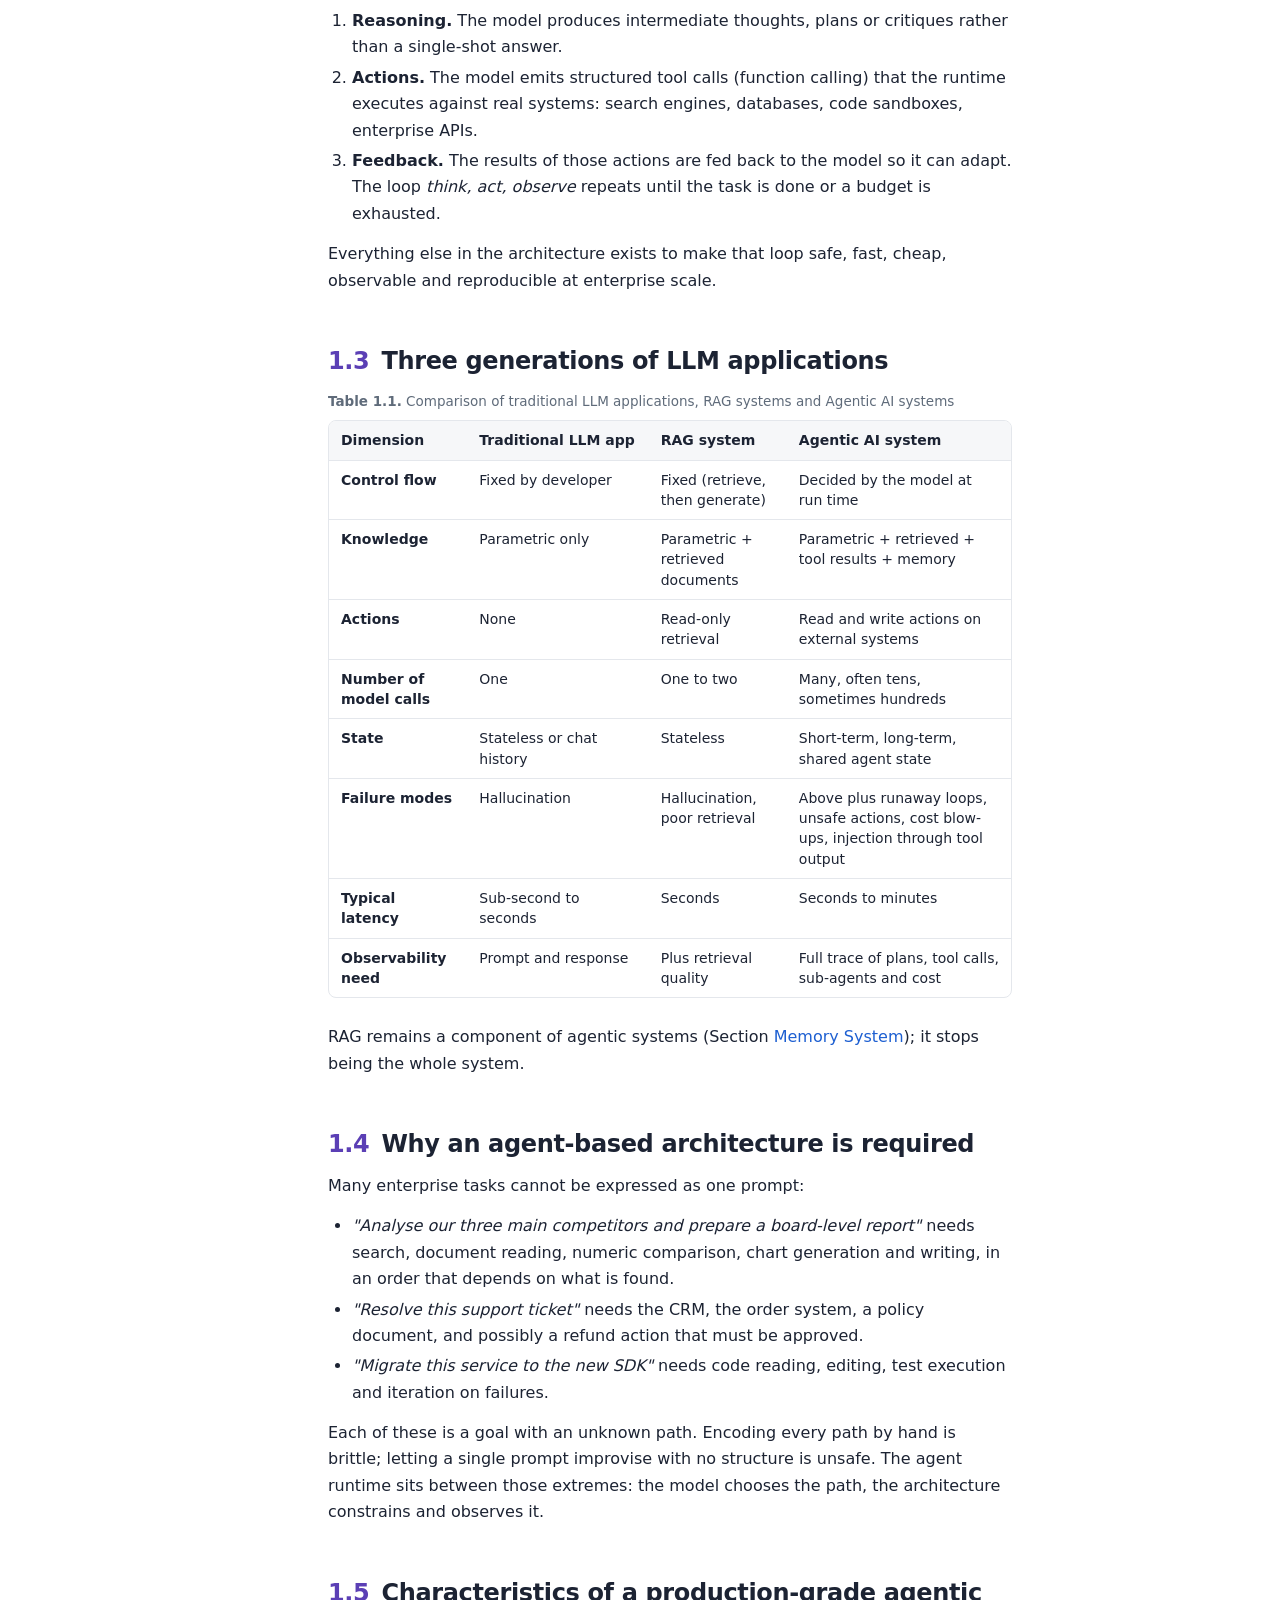
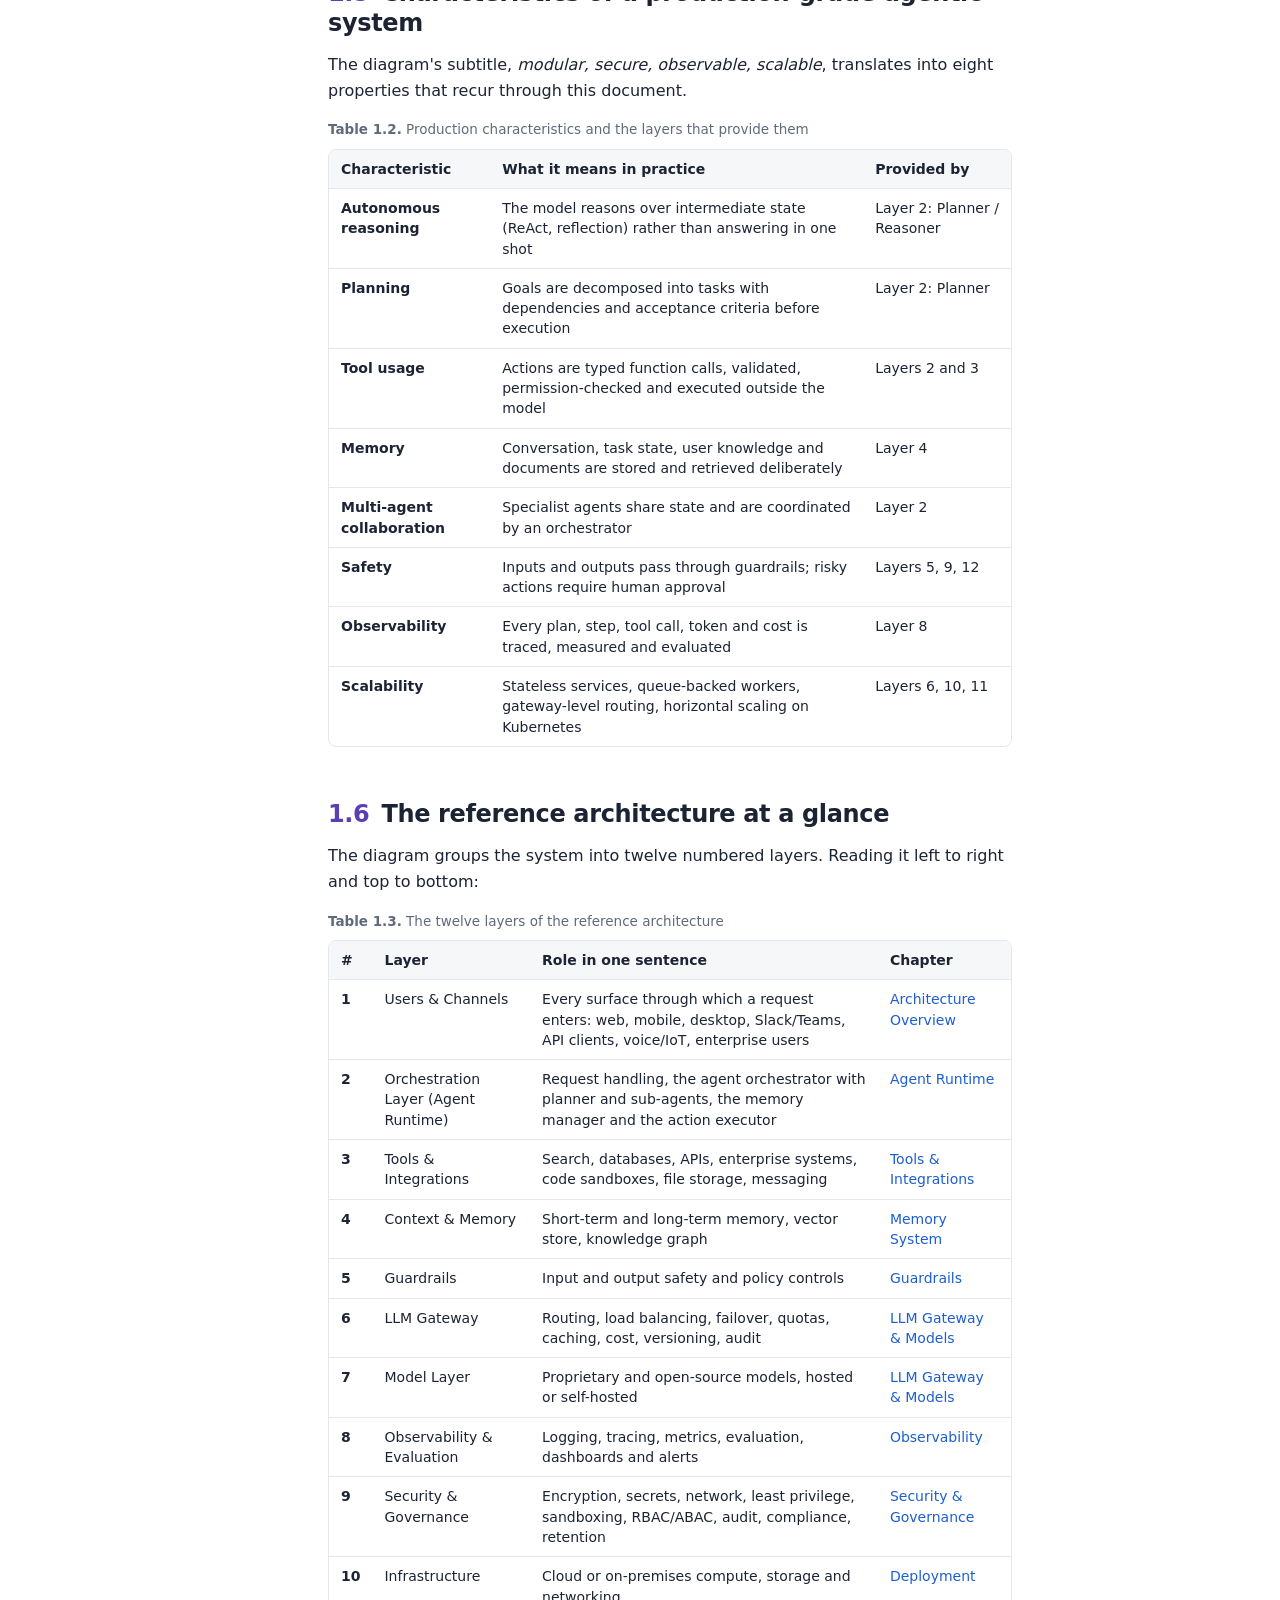
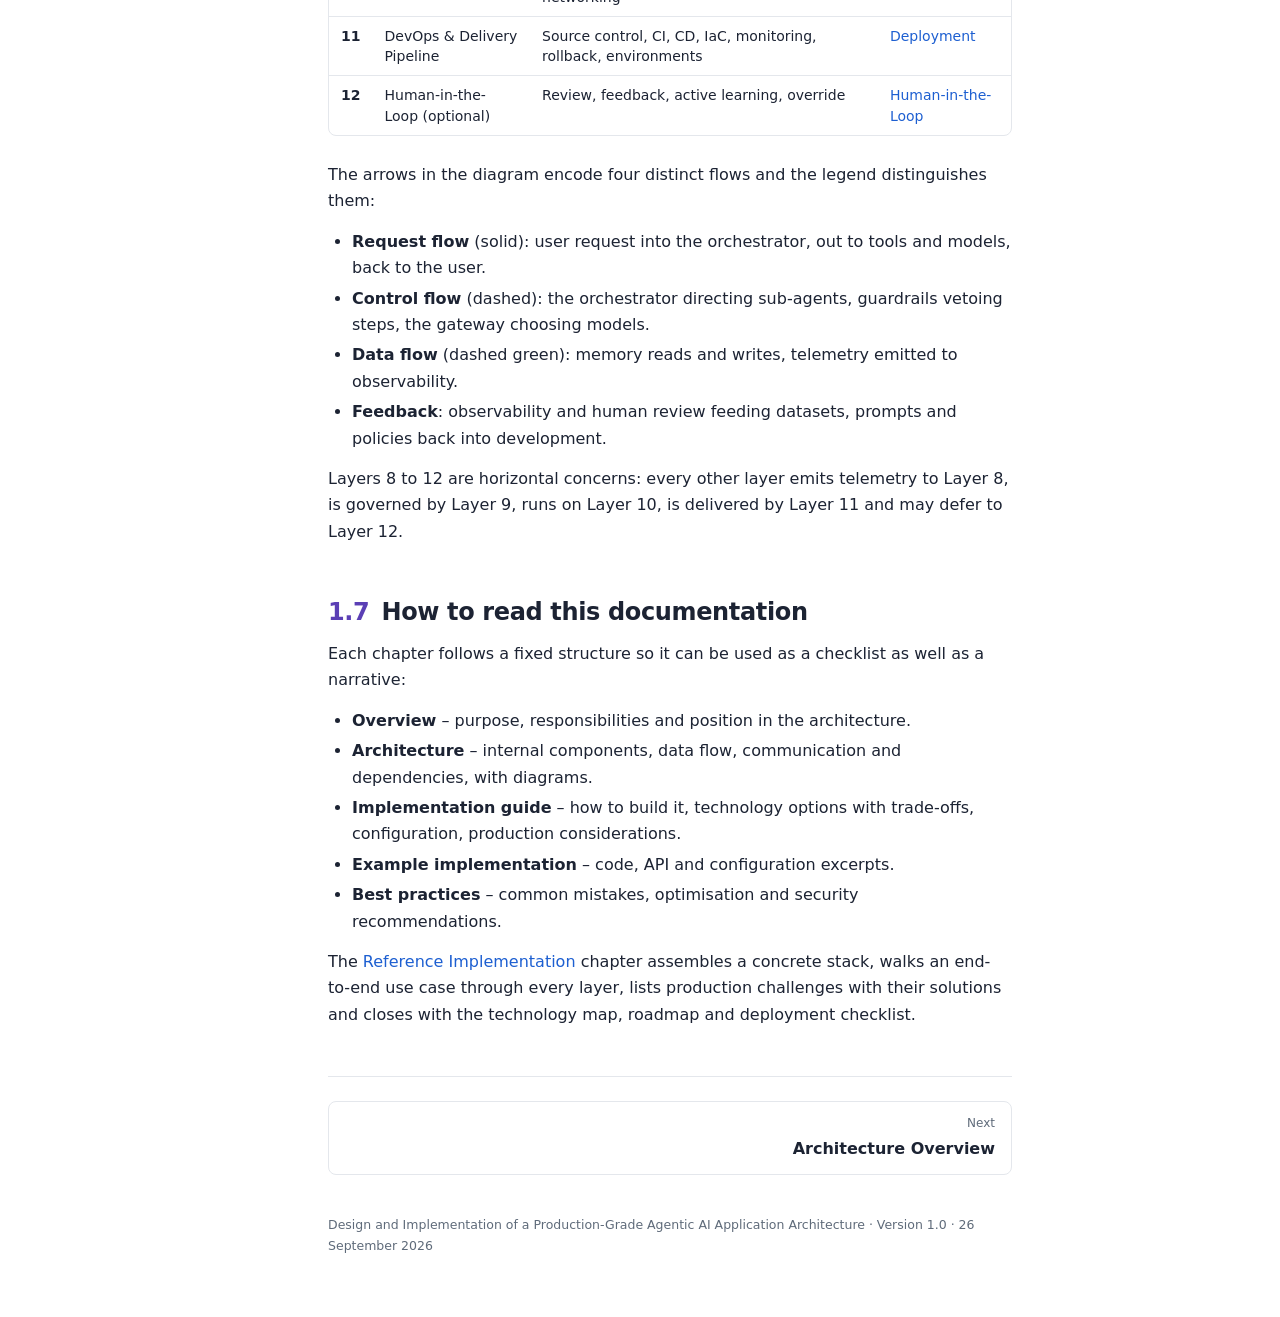
==== commit 4644d217: "Use SVG architecture diagram in site and PDF Replace the PNG reference architecture diagram with a v" ====
--- a/index.html
+++ b/index.html
@@ -3,6 +3,7 @@
 <head>
 <meta charset="utf-8">
 <meta name="viewport" content="width=device-width, initial-scale=1">
+<meta name="portfolio-verification" content="3c62d31116950583028d138557a4008305f9120e">
 <title>Introduction · Agentic AI Application Architecture</title>
 <meta name="description" content="What Agentic AI is, how it differs from LLM apps and RAG, and how the twelve-layer reference architecture fits together.">
 <link rel="icon" href="assets/icons/favicon.svg" type="image/svg+xml">
@@ -45,7 +46,7 @@
       <p class="summary">What Agentic AI is, how it differs from LLM apps and RAG, and how the twelve-layer reference architecture fits together.</p>
     </div>
     <article class="prose">
-<figure class="figure arch"><img src="assets/architecture-diagram.png" alt="Architecture of an Agentic AI Application"><figcaption><b>Figure 1.1.</b> Reference architecture of a production-ready Agentic AI application, showing the twelve numbered layers used throughout this document.</figcaption></figure>
+<figure class="figure arch"><img src="assets/architecture-diagram.svg" alt="Architecture of an Agentic AI Application"><figcaption><b>Figure 1.1.</b> Reference architecture of a production-ready Agentic AI application, showing the twelve numbered layers used throughout this document.</figcaption></figure>
 <h2 id="what-this-document-is"><span class="num">1.1</span> What this document is</h2>
 <p>This is an engineering design document for a production-grade <strong>Agentic AI application</strong>: a system in which large language models do not merely answer questions but pursue goals by planning, calling tools, keeping memory, collaborating with other agents and operating under explicit safety and governance controls.</p>
 <p>The document is organised around the twelve-layer reference architecture shown above. Every layer is treated the same way: why it exists, what its components are, how the components talk to each other, which technologies fit, how to build it, and where it fails in practice. Code examples in <code>code-examples/</code> and Mermaid sources in <code>diagrams/</code> are part of the deliverable and are referenced throughout.</p>
